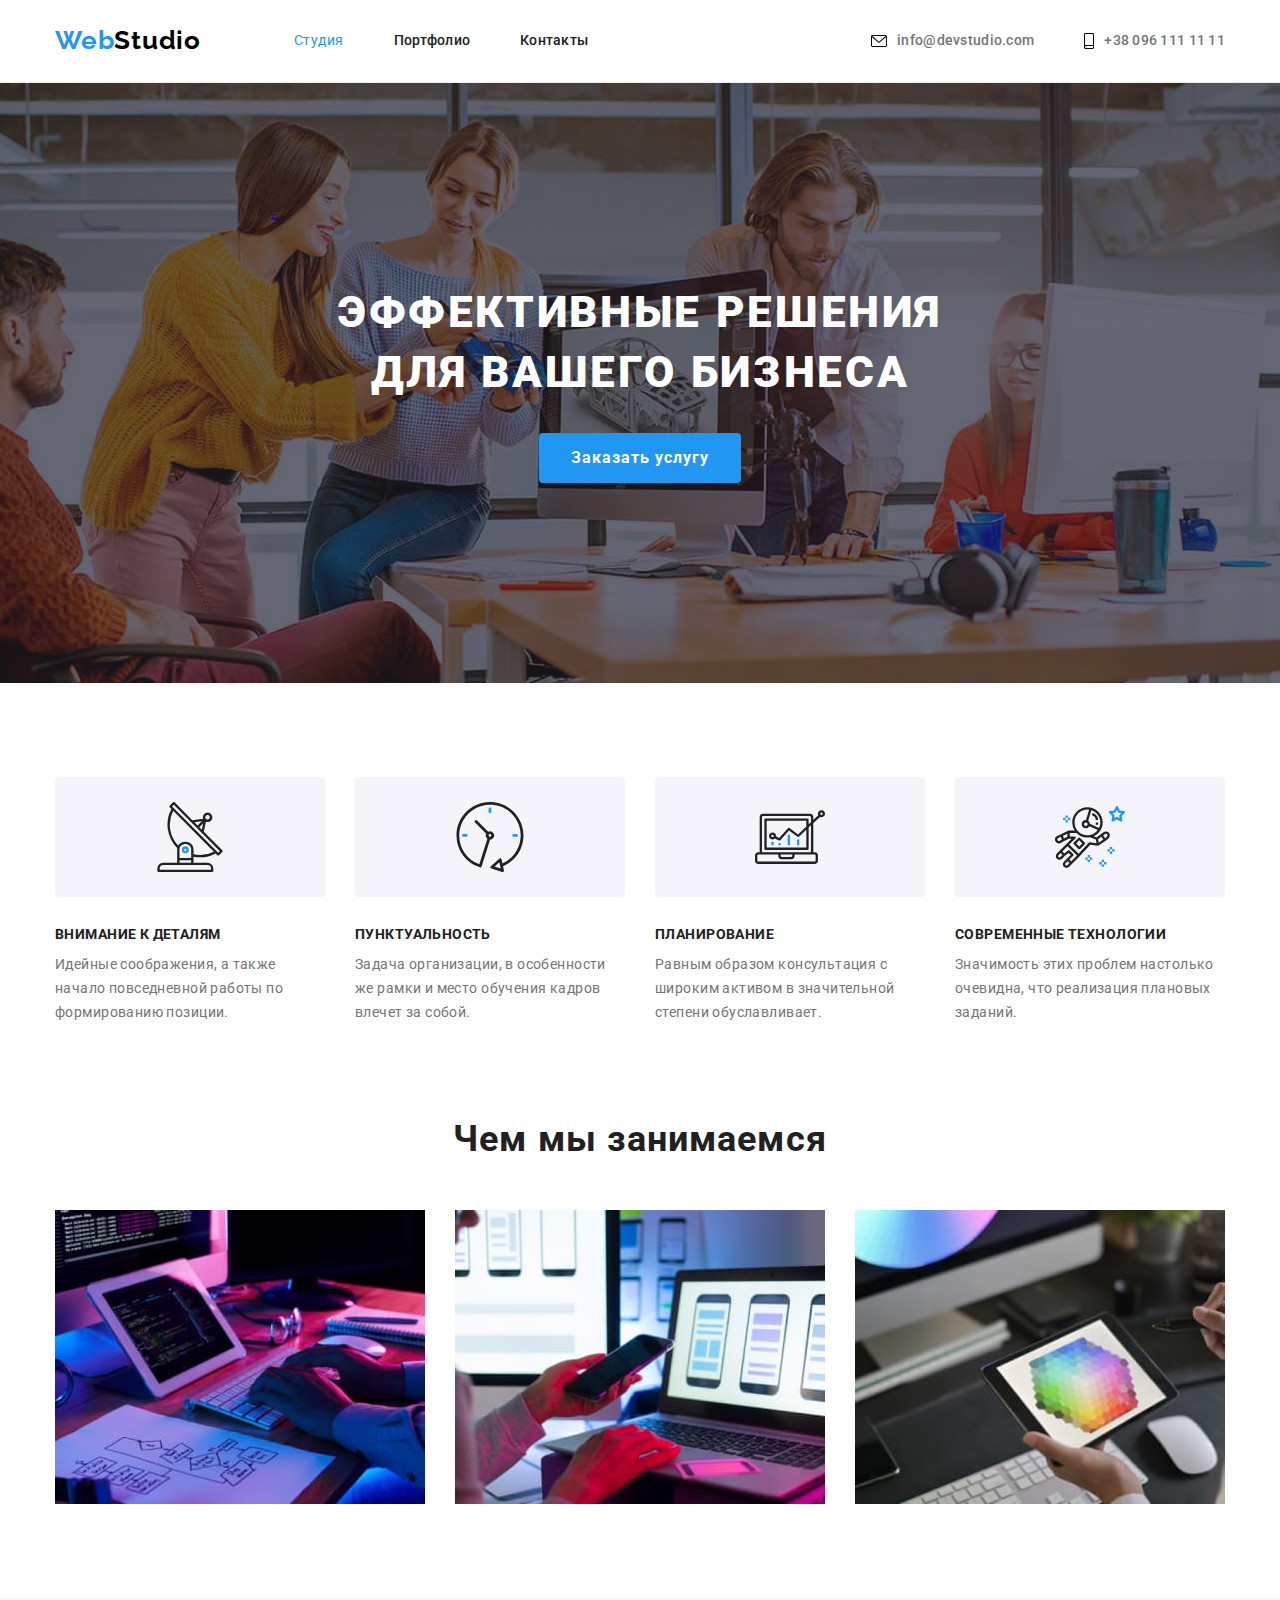
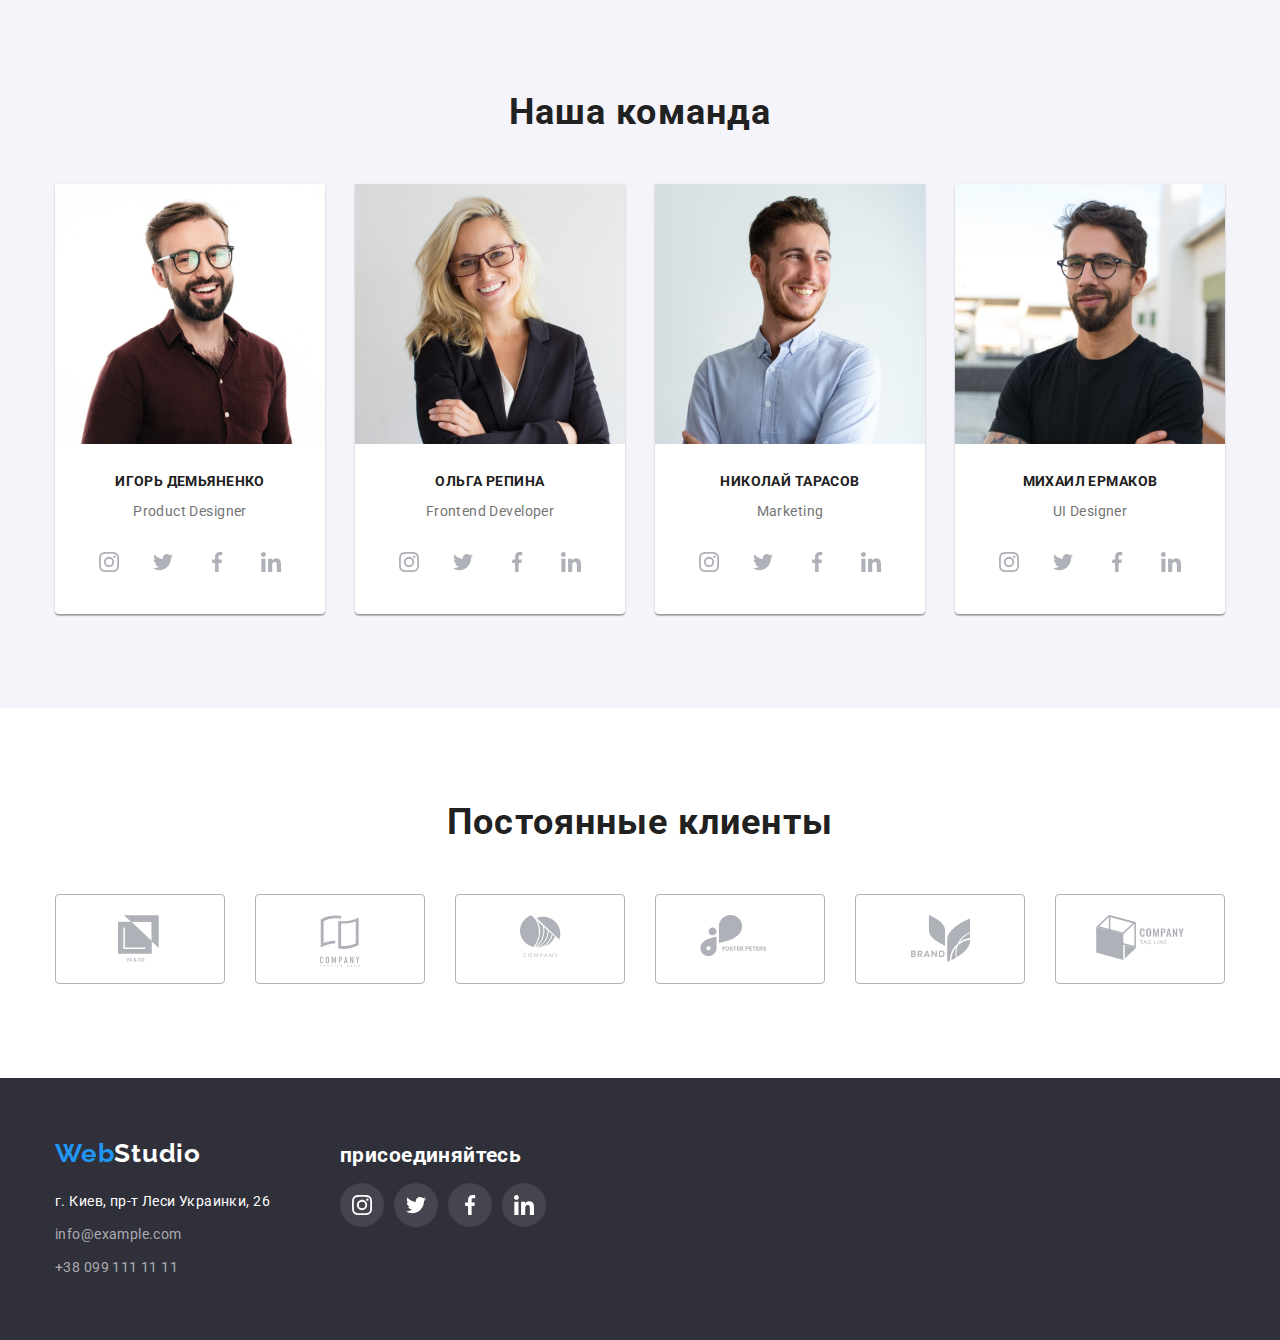
==== index.html @ bf74e3e2 "Клонировал ДЗ" ====
<!DOCTYPE html>
<html lang="ru">
<head>
    <meta charset="UTF-8">
    <meta name="viewport" content="width=device-width, initial-scale=1.0">
    <title>goit-markup-hw-04(Данил Прохорчук)</title>
    <link rel="stylesheet" href=" https://cdnjs.cloudflare.com/ajax/libs/modern-normalize/1.0.0/modern-normalize.min.css">
    <link rel="preconnect" href="https://fonts.gstatic.com">
    <link href="https://fonts.googleapis.com/css2?family=Raleway:wght@700&family=Roboto:wght@400;500;700;900&display=swap" rel="stylesheet">
    <link rel="stylesheet" href="./css/styles.css">
</head>
<body>
    <header>
        <div class="conteiner">
            <nav class="header-nav">
                <a href="./index.html"><span class="logo-web">Web</span><span class="studio-header">Studio</span></a>
                <ul class="header-link">
                    <li><a href="./index.html" class="page-active">Студия</a></li>
                    <li><a href="./portfolio.html" class="nav-item">Портфолио</a></li>
                    <li><a href="#" class="nav-item">Контакты</a></li>
                </ul>
            </nav>
            <ul class="header-contacts">
                <li>
                    <a href="mailto:info@devstudio.com" class="header-address">
                    <svg class="header-icon" width="16" height="12">
                        <use href="./img/symbol-defs.svg#icon-mail"></use>
                    </svg>
                    info@devstudio.com</a></li>
                <li>
                    <a href="tel:+380961111111" class="header-address">
                    <svg class="header-icon" width="10" height="16">
                        <use href="./img/symbol-defs.svg#icon-tell"></use>
                    </svg>
                    +38 096 111 11 11</a></li>
            </ul>
        </div>
    </header>
    <main>
        <section class="hero-section">
            <div class="conteiner">
                <h1 class="hero-phrase">Эффективные решения для вашего бизнеса</h1>
                <button class="button-active hero-button">Заказать услугу</button>
            </div>  
        </section>
        <section class="advantages">
            <div class="conteiner">
                <h2 class="visually-hidden">Наши преимущества</h2>
                <ul class="advantages-list">
                    <li>
                        <div class="advantages-background">
                            <svg class="advantages-icon">
                                <use href="./img/symbol-defs.svg#icon-antenna-1"></use>
                            </svg>
                        </div>
                        <h3 class="little-phrase">Внимание к деталям</h3>
                        <p class="advantages-text">Идейные соображения, а также начало повседневной работы по формированию позиции.</p>
                    </li>
                    <li>
                        <div class="advantages-background">
                            <svg class="advantages-icon">
                                <use href="./img/symbol-defs.svg#icon-clock-1"></use>
                            </svg>
                        </div>
                        <h3 class="little-phrase">Пунктуальность</h3>
                        <p class="advantages-text">Задача организации, в особенности же рамки и место обучения кадров влечет за собой.</p>
                    </li>
                    <li>
                        <div class="advantages-background">
                            <svg class="advantages-icon">
                                <use href="./img/symbol-defs.svg#icon-diagram-1"></use>
                            </svg>
                        </div>
                        <h3 class="little-phrase">Планирование</h3>
                        <p class="advantages-text">Равным образом консультация с широким активом в значительной степени обуславливает.</p>
                    </li>
                    <li>
                        <div class="advantages-background">
                            <svg class="advantages-icon">
                                <use href="./img/symbol-defs.svg#icon-astronaut-1"></use>
                            </svg>
                        </div>
                        <h3 class="little-phrase">Современные технологии</h3>    
                        <p class="advantages-text">Значимость этих проблем настолько очевидна, что реализация плановых заданий.</p>        
                    </li>
                </ul>
            </div>
        </section>
        <section class="work">
            <div class="conteiner we-are-working">
                <h2 class="head-phrase">Чем мы занимаемся</h2>
                <ul>
                    <li>
                        <a href="#">
                            <img src="./img/box1.jpg" alt="Работа на ПК" height="294" width="370">
                        </a>
                    </li>
                    <li>
                        <a href="#">
                            <img src="./img/box2.jpg" alt="Работа на телефоне" height="294" width="370">
                        </a>
                    </li>
                    <li>
                        <a href="#">
                            <img src="./img/box3.jpg" alt="Работа на планшете" height="294" width="370">
                        </a>
                    </li>
                </ul>
            </div>
        </section>
        <section class="team-section">
            <div class="conteiner">
                <h2 class="head-phrase">Наша команда</h2>
                <ul>
                    <li>
                        <div class="team-card">
                                <img src="./img/img.jpg" alt="Анфас Игоря Демьяненко" height="260" width="270">
                                <div class="comand-resume">
                                    <h3 class="comand-name">Игорь Демьяненко</h3>
                                    <p class="profession">Product Designer</p>
                                    <ul class="team-list">
                                        <li>
                                            <div>
                                                <a href="#" class="team-cards">
                                                    <svg class="team-links">
                                                        <use href="./img/symbol-defs.svg#icon-instagram-2"></use>
                                                    </svg>
                                                </a>
                                            </div>
                                        </li>
                                        <li>
                                            <div>
                                                <a href="#" class="team-cards">
                                                    <svg class="team-links">
                                                        <use href="./img/symbol-defs.svg#icon-twitter-1"></use>
                                                    </svg>
                                                </a>
                                            </div>
                                        </li>
                                        <li>
                                            <div>
                                                <a href="#" class="team-cards">
                                                    <svg class="team-links">
                                                        <use href="./img/symbol-defs.svg#icon-facebook-1"></use>
                                                    </svg>
                                                </a>
                                            </div>
                                        </li>
                                        <li>
                                            <div>
                                                <a href="#" class="team-cards">
                                                    <svg class="team-links">
                                                        <use href="./img/symbol-defs.svg#icon-linkedin-1"></use>
                                                    </svg>
                                                </a>
                                            </div>
                                        </li>
                                    </ul>
                                </div>
                        </div>
                    </li>
                    <li>
                        <div class="team-card">
                                <img src="./img/img(1).jpg" alt="Анфас Ольги Репиной" height="260" width="270">
                                <div class="comand-resume">
                                    <h3 class="comand-name">Ольга Репина</h3>
                                    <p class="profession">Frontend Developer</p>
                                    <ul class="team-list">
                                        <li>
                                            <div>
                                                <a href="#" class="team-cards">
                                                    <svg class="team-links">
                                                        <use href="./img/symbol-defs.svg#icon-instagram-2"></use>
                                                    </svg>
                                                </a>
                                            </div>
                                        </li>
                                        <li>
                                            <div>
                                                <a href="#" class="team-cards">
                                                    <svg class="team-links">
                                                        <use href="./img/symbol-defs.svg#icon-twitter-1"></use>
                                                    </svg>
                                                </a>
                                            </div>
                                        </li>
                                        <li>
                                            <div>
                                                <a href="#" class="team-cards">
                                                    <svg class="team-links">
                                                        <use href="./img/symbol-defs.svg#icon-facebook-1"></use>
                                                    </svg>
                                                </a>
                                            </div>
                                        </li>
                                        <li>
                                            <div>
                                                <a href="#" class="team-cards">
                                                    <svg class="team-links">
                                                        <use href="./img/symbol-defs.svg#icon-linkedin-1"></use>
                                                    </svg>
                                                </a>
                                            </div>
                                        </li>
                                    </ul>
                                </div>
                        </div>
                    </li>
                    <li>
                        <div class="team-card">
                                <img src="./img/img(2).jpg" alt="Анфас Николая Тарасова" height="260" width="270">
                                <div class="comand-resume">
                                    <h3 class="comand-name">Николай Тарасов</h3>
                                    <p class="profession">Marketing</p>
                                    <ul class="team-list">
                                        <li>
                                            <div>
                                                <a href="#" class="team-cards">
                                                    <svg class="team-links">
                                                        <use href="./img/symbol-defs.svg#icon-instagram-2"></use>
                                                    </svg>
                                                </a>
                                            </div>
                                        </li>
                                        <li>
                                            <div>
                                                <a href="#" class="team-cards">
                                                    <svg class="team-links">
                                                        <use href="./img/symbol-defs.svg#icon-twitter-1"></use>
                                                    </svg>
                                                </a>
                                            </div>
                                        </li>
                                        <li>
                                            <div>
                                                <a href="#" class="team-cards">
                                                    <svg class="team-links">
                                                        <use href="./img/symbol-defs.svg#icon-facebook-1"></use>
                                                    </svg>
                                                </a>
                                            </div>
                                        </li>
                                        <li>
                                            <div>
                                                <a href="#" class="team-cards">
                                                    <svg class="team-links">
                                                        <use href="./img/symbol-defs.svg#icon-linkedin-1"></use>
                                                    </svg>
                                                </a>
                                            </div>
                                        </li>
                                    </ul>
                                </div>
                        </div>
                    </li>
                    <li>
                        <div class="team-card">
                                <img src="./img/img(3).jpg" alt="Анфас Михаила Ермакова" height="260" width="270">
                                <div class="comand-resume">
                                    <h3 class="comand-name">Михаил Ермаков</h3>
                                    <p class="profession">UI Designer</p>
                                    <ul class="team-list">
                                        <li>
                                            <div>
                                                <a href="#" class="team-cards">
                                                    <svg class="team-links">
                                                        <use href="./img/symbol-defs.svg#icon-instagram-2"></use>
                                                    </svg>
                                                </a>
                                            </div>
                                        </li>
                                        <li>
                                            <div>
                                                <a href="#" class="team-cards">
                                                    <svg class="team-links">
                                                        <use href="./img/symbol-defs.svg#icon-twitter-1"></use>
                                                    </svg>
                                                </a>
                                            </div>
                                        </li>
                                        <li>
                                            <div>
                                                <a href="#" class="team-cards">
                                                    <svg class="team-links">
                                                        <use href="./img/symbol-defs.svg#icon-facebook-1"></use>
                                                    </svg>
                                                </a>
                                            </div>
                                        </li>
                                        <li>
                                            <div>
                                                <a href="#" class="team-cards">
                                                    <svg class="team-links">
                                                        <use href="./img/symbol-defs.svg#icon-linkedin-1"></use>
                                                    </svg>
                                                </a>
                                            </div>
                                        </li>
                                    </ul>
                                </div>
                        </div>
                    </li>
                </ul>
            </div>
        </section>
        <section class="clients-section">
            <div class="conteiner">
                <h2 class="head-phrase">Постоянные клиенты</h2>
                <ul>
                    <li>
                        <a href="#" class="client-cards">
                            <svg class="client-icon" height="50" width="45">
                                <use href="./img/symbol-defs.svg#icon-logo-1"></use>
                            </svg>
                        </a>
                    </li>
                    <li>
                        <a href="#" class="client-cards">
                            <svg class="client-icon" height="52" width="40">
                                <use href="./img/symbol-defs.svg#icon-logo-2"></use>
                            </svg>
                        </a>
                    </li>
                    <li>
                        <a href="#" class="client-cards">
                            <svg class="client-icon" height="42.6" width="41">
                                <use href="./img/symbol-defs.svg#icon-logo-3"></use>
                            </svg>
                        </a>
                    </li>
                    <li>
                        <a href="#" class="client-cards">
                            <svg class="client-icon" height="42.02" width="79.66">
                                <use href="./img/symbol-defs.svg#icon-logo-4"></use>
                            </svg>
                        </a>
                    </li>
                    <li>
                        <a href="#" class="client-cards">
                            <svg class="client-icon" height="47" width="59">
                                <use href="./img/symbol-defs.svg#icon-logo-5"></use>
                            </svg>
                        </a>
                    </li>
                    <li>
                        <a href="#" class="client-cards">
                            <svg class="client-icon" height="45.44" width="88.48">
                                <use href="./img/symbol-defs.svg#icon-logo-6"></use>
                            </svg>
                        </a>
                    </li>
                </ul>
            </div>
        </section>
    </main>
    <footer class="footer-section">
        <div class="conteiner">
            <div class="footer-box">
                <div>
                    <a href="./index.html"><span class="logo-web">Web</span><span class="studio-footer">Studio</span></a>
                    <ul>
                        <li>
                            <address class="footer-address">г. Киев, пр-т Леси Украинки, 26</address>
                        </li>
                        <li>
                            <a href="mailto:info@example.com" class="footer-link">info@example.com</a>
                        </li>
                        <li>
                            <a href="tel:+380991111111" class="footer-link">+38 099 111 11 11</a>
                        </li>
                    </ul>
                </div>
                <div class="join">
                    <h2>присоединяйтесь</h2>
                    <ul class="social-list">
                        <li>
                            <div>
                                <a href="#" class="social-cards">
                                    <svg class="social-links">
                                        <use href="./img/symbol-defs.svg#icon-instagram-2"></use>
                                    </svg>
                                </a>
                            </div>
                        </li>
                        <li>
                            <div>
                                <a href="#" class="social-cards">
                                    <svg class="social-links">
                                        <use href="./img/symbol-defs.svg#icon-twitter-1"></use>
                                    </svg>
                                </a>
                            </div>
                        </li>
                        <li>
                            <div>
                                <a href="#" class="social-cards">
                                    <svg class="social-links">
                                        <use href="./img/symbol-defs.svg#icon-facebook-1"></use>
                                    </svg>
                                </a>
                            </div>
                        </li>
                        <li>
                            <div>
                                <a href="#" class="social-cards">
                                    <svg class="social-links">
                                        <use href="./img/symbol-defs.svg#icon-linkedin-1"></use>
                                    </svg>
                                </a>
                            </div>
                        </li>
                    </ul>
                </div>
            </div>
        </div>
    </footer>
</body>

</html>
---- css/styles.css ----
:root {
  --primary-color: #ffffff;
  --background-additional-color: #f5f4fa;
  --accent-background: #2f303a;
  --primary-text-color: #212121;
  --subsidiary-text-color: #757575;
  --accent-color: #2196f3;
  --text-footer-link: rgba(255, 255, 255, 0.6);
  --hero-background: #c4c4c4;
  --index-icon-background: #f5f4fa;
  --social-link-color: #afb1b8;
}
body {
  background-color: var(--primary-color);
  color: var(--primary-text-color);
  font-family: Roboto;
  font-style: normal;
  font-weight: normal;
  font-size: 14px;
  line-height: 1.71;
  letter-spacing: 0.03em;
}
a {
  text-decoration: none;
}
li {
  list-style: none;
}

.logo-web {
  color: var(--accent-color);
}
.studio-header {
  color: #000000;
}
.page-active,
.header-address:hover,
.header-address:focus,
.nav-item:hover,
.nav-item:focus {
  color: var(--accent-color);
  fill: var(--accent-color);
}
.nav-item,
.comand-name {
  color: var(--primary-text-color);
}
.header-address {
  color: var(--subsidiary-text-color);
}
.footer-section {
  background-color: var(--accent-background);

  padding-top: 60px;
  padding-bottom: 60px;
}
.studio-footer,
.footer-address {
  color: var(--primary-color);
}
.footer-link {
  color: var(--text-footer-link);
}
.logo-web,
.studio-header,
.studio-footer {
  font-family: Raleway;
  font-style: normal;
  font-weight: bold;
  font-size: 26px;
  line-height: 1.19;
  letter-spacing: 0.03em;
}
.nav-item,
.header-address {
  font-weight: 500;
  letter-spacing: 0.02em;
}
header {
  border-bottom: 1px solid #ececec;
}
.footer-address,
button {
  font-style: normal;
  font-family: inherit;
}
.visually-hidden {
  position: absolute;
  clip: rect(0 0 0 0);
  width: 1px;
  height: 1px;
  margin: -1px;
}
header {
  padding-top: 25px;
  padding-bottom: 25px;
}
.conteiner {
  width: 1200px;
  margin-left: auto;
  margin-right: auto;
  padding-left: 15px;
  padding-right: 15px;
}
header > .conteiner,
.header-nav,
.header-link,
.header-contacts {
  display: flex;
  align-items: center;
}
.header-contacts {
  margin-left: auto;
}
.studio-header {
  padding-right: 93px;
}
header ul {
  padding: 0px;
  margin: 0px;
}
.header-link > li,
.header-contacts > li {
  display: block;
}
.header-link > li:not(:last-child),
.header-contacts > li:not(:last-child) {
  padding-right: 50px;
}
.header-address {
  display: flex;
  align-items: center;
}
.header-icon {
  margin-right: 10px;
}
footer ul {
  margin-top: 20px;
  margin-bottom: 0px;
  padding-left: 0px;
  padding-bottom: 0px;
}
footer li:not(:last-child) {
  padding-bottom: 9px;
}
.footer-box {
  display: flex;
  align-items: baseline;
}
.join {
  margin-left: 70px;
}
.join h2 {
  color: var(--primary-color);

  font-weight: bold;
  line-height: 16px;

  margin-top: 0px;
  margin-bottom: 20px;
  padding: 0px;
}
.social-list {
  display: flex;
}
.social-list li:not(:last-child) {
  margin-right: 10px;
}
.social-cards {
  display: block;
  border-radius: 50%;
  width: 44px;
  height: 44px;
  padding-top: 12px;
  background: rgba(255, 255, 255, 0.1);
  color: var(--primary-color);
}
.social-cards:hover,
.social-cards:focus {
  background-color: var(--accent-color);
}
.social-links {
  display: block;
  margin: auto;
  width: 20px;
  height: 20px;
  fill: currentColor;
}
/* index.html */
.hero-section {
  color: var(--primary-color);
  background-position: center;
  background-image: linear-gradient(
      to right,
      rgba(47, 48, 58, 0.4),
      rgba(47, 48, 58, 0.4)
    ),
    url("../img/background-hero.jpg");
  background-color: var(--hero-background);

  margin-left: auto;
  margin-right: auto;
  padding-top: 200px;
  padding-bottom: 200px;
  max-width: 1600px;
  height: 600px;
}

.button-active {
  border: 0px;
  border-radius: 4px;
}
.button-active,
.button:hover,
.button:focus {
  background-color: var(--accent-color);
  color: var(--primary-color);
}
.advantages-background {
  background-color: var(--index-icon-background);

  width: 270px;
  height: 120px;
  border-radius: 4px;

  padding-top: 25px;
  margin-bottom: 30px;
}
.advantages-icon {
  display: block;
  width: 70px;
  height: 70px;
  text-align: center;
  margin: auto;
}
.advantages-text,
.profession {
  color: var(--subsidiary-text-color);
}
.hero-phrase {
  font-weight: 900;
  font-size: 44px;
  line-height: 1.36;
  text-align: center;
  letter-spacing: 0.06em;
  text-transform: uppercase;
  width: 696px;

  margin-top: 0px;
  margin-right: auto;
  margin-bottom: 30px;
  margin-left: auto;
}
.hero-button {
  display: block;
  margin-left: auto;
  margin-right: auto;
  padding-top: 10px;
  padding-right: 32px;
  padding-bottom: 10px;
  padding-left: 32px;

  font-weight: bold;
  font-size: 16px;
  line-height: 30px;
  letter-spacing: 0.06em;
}
.advantages {
  padding-top: 94px;
  padding-bottom: 94px;
}
.advantages-list {
  display: flex;
  margin-top: 0px;
  margin-bottom: 0px;
  padding: 0px;
}
.advantages-list > li:not(:last-child) {
  margin-right: 30px;
}
.advantages-list h3 {
  margin-top: 0px;
  margin-bottom: 10px;
}
.advantages-list p {
  margin: 0px;
}
.work {
  padding-bottom: 94px;
}

.we-are-working > h2 {
  margin-top: 0px;
  margin-bottom: 50px;
}
.we-are-working > ul {
  display: flex;
  margin-top: 0px;
  margin-bottom: 0px;
  padding: 0px;
}
.we-are-working img {
  display: block;
}
.we-are-working li:not(:last-child) {
  margin-right: 30px;
}
.team-section {
  background-color: var(--background-additional-color);

  padding-top: 94px;
  padding-bottom: 94px;
}
.head-phrase {
  font-weight: 700;
  font-size: 36px;
  line-height: 1.16;
  text-align: center;
  letter-spacing: 0.03em;

  margin-top: 0px;
  margin-bottom: 50px;
  padding-top: 0px;
}
.team-section ul {
  display: flex;
  margin-top: 0px;
  margin-bottom: 0px;
  padding-left: 0px;
  padding-bottom: 0px;
}
.team-section li {
  background-color: var(--primary-color);
}
.team-section li:not(:last-child) {
  margin-right: 30px;
}
.team-card {
  box-shadow: 0px 1px 3px rgba(0, 0, 0, 0.12), 0px 1px 1px rgba(0, 0, 0, 0.14),
    0px 2px 1px rgba(0, 0, 0, 0.2);
  border-radius: 0px 0px 4px 4px;
}
.comand-resume {
  padding-top: 30px;
  padding-bottom: 30px;
}
.team-section img {
  display: block;
}
.comand-name {
  margin-top: 0px;
  margin-bottom: 10px;
  text-align: center;
}
.profession {
  margin-top: 0px;
  margin-bottom: 16px;
  text-align: center;
}
.little-phrase,
.comand-name {
  font-weight: 700;
  font-size: 14px;
  line-height: 1.14;
  letter-spacing: 0.03em;
  text-transform: uppercase;
}
.team-list {
  display: flex;
  margin-left: 32px;
}
.team-list li:not(:last-child) {
  margin-right: 10px;
}
.team-list a {
  display: block;
  border-radius: 50%;
  width: 44px;
  height: 44px;
  padding-top: 12px;
  color: var(--social-link-color);
}
.team-list a:hover,
.team-list a:focus {
  background-color: var(--accent-color);
  color: var(--primary-color);
}
.team-links {
  display: block;
  width: 20px;
  height: 20px;
  margin: auto;

  fill: currentColor;
}
.clients-section {
  padding-top: 94px;
  padding-bottom: 94px;
}
.clients-section ul {
  display: flex;
  margin: 0px;
  padding: 0px;
}
.clients-section li:not(:last-child) {
  margin-right: 30px;
}
.client-cards {
  display: block;
  width: 170px;
  height: 90px;

  border: 1px solid var(--social-link-color);
  border-radius: 4px;
  color: var(--social-link-color);
}
.client-cards:hover,
.client-cards:focus {
  border: 1px solid var(--accent-color);
  color: var(--accent-color);
}
.client-icon {
  display: block;
  margin: auto;
  margin-top: 20px;
  fill: currentColor;
}
/* portfolio.html */
.portfolio-section {
  padding-top: 94px;
  padding-bottom: 94px;
}
.button-list {
  display: flex;
  margin-top: 0px;
  margin-bottom: 50px;
  padding: 0px;
  justify-content: center;
}
.button-list > li:not(:last-child) {
  margin-right: 8px;
}
.button {
  background-color: var(--background-additional-color);
  font-weight: 500;
  font-size: 16px;
  line-height: 1.63;
  text-align: center;
  letter-spacing: 0.03em;
  cursor: pointer;
  border: 0px;
  border-radius: 4px;

  padding-top: 6px;
  padding-right: 22px;
  padding-bottom: 6px;
  padding-left: 22px;
}
.works-list {
  display: flex;
  flex-wrap: wrap;
  margin-top: 0px;
  margin-right: -30px;
  margin-bottom: 0px;
  padding: 0px;
  justify-content: center;
}
.works-list > li {
  margin-right: 30px;
  margin-bottom: 30px;
  flex-basis: calc(100% / 3 - 30px);
  border: 1px solid #eeeeee;
}
.works-list > li:nth-child(3n) {
  margin-right: 0px;
}
.works-list > li:nth-last-child(-n + 3) {
  margin-bottom: 0px;
}
.works-card:hover,
.works-card:focus-within {
  box-shadow: 0px 4px 4px 0px rgba(0, 0, 0, 0.25);
}
.works-list img {
  display: block;
}
.project-conteiner {
  padding-top: 20px;
  padding-right: 24px;
  padding-bottom: 20px;
  padding-left: 24px;
}
.project-name {
  color: var(--primary-text-color);
  font-weight: 700;
  font-size: 18px;
  line-height: 2;
  letter-spacing: 0.06em;

  margin-top: 0px;
  margin-bottom: 4px;
}
.project-category {
  color: var(--subsidiary-text-color);
  font-size: 16px;
  line-height: 1.88;

  margin-top: 0px;
  margin-bottom: 0px;
}
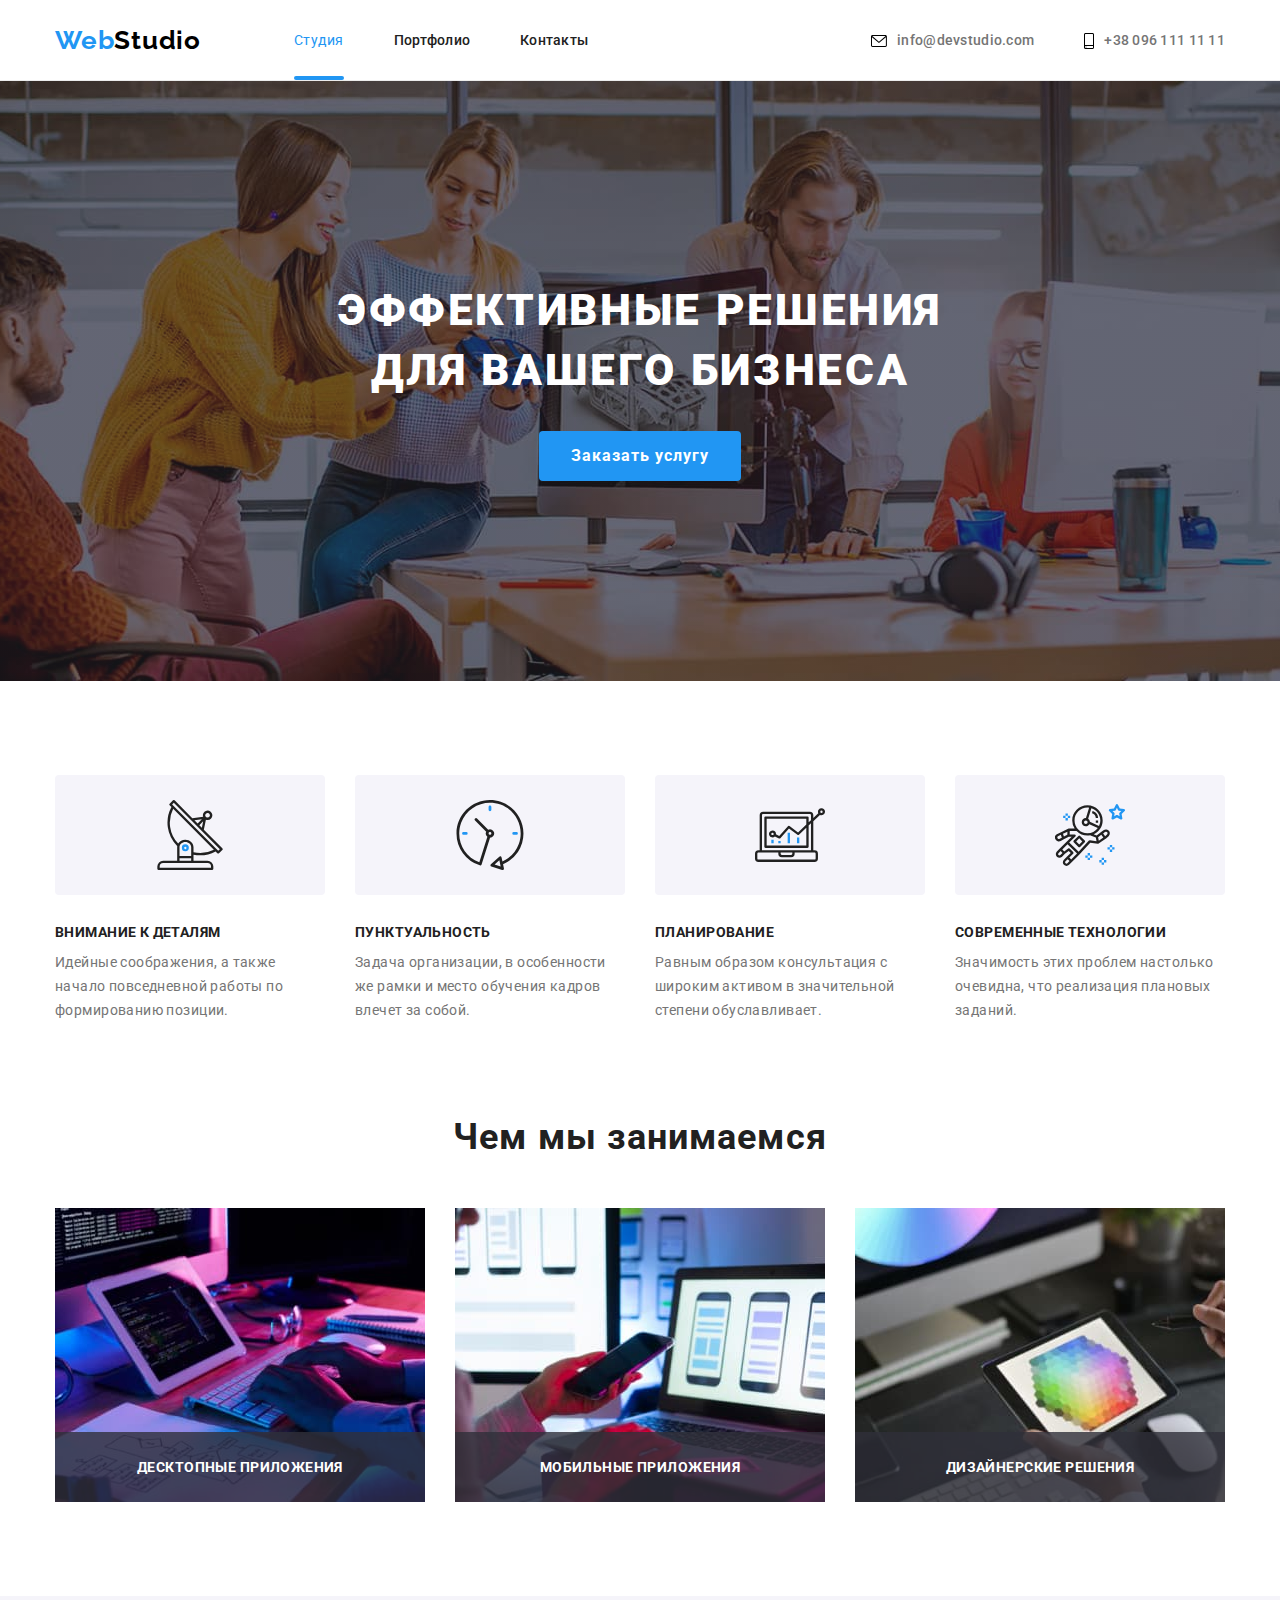
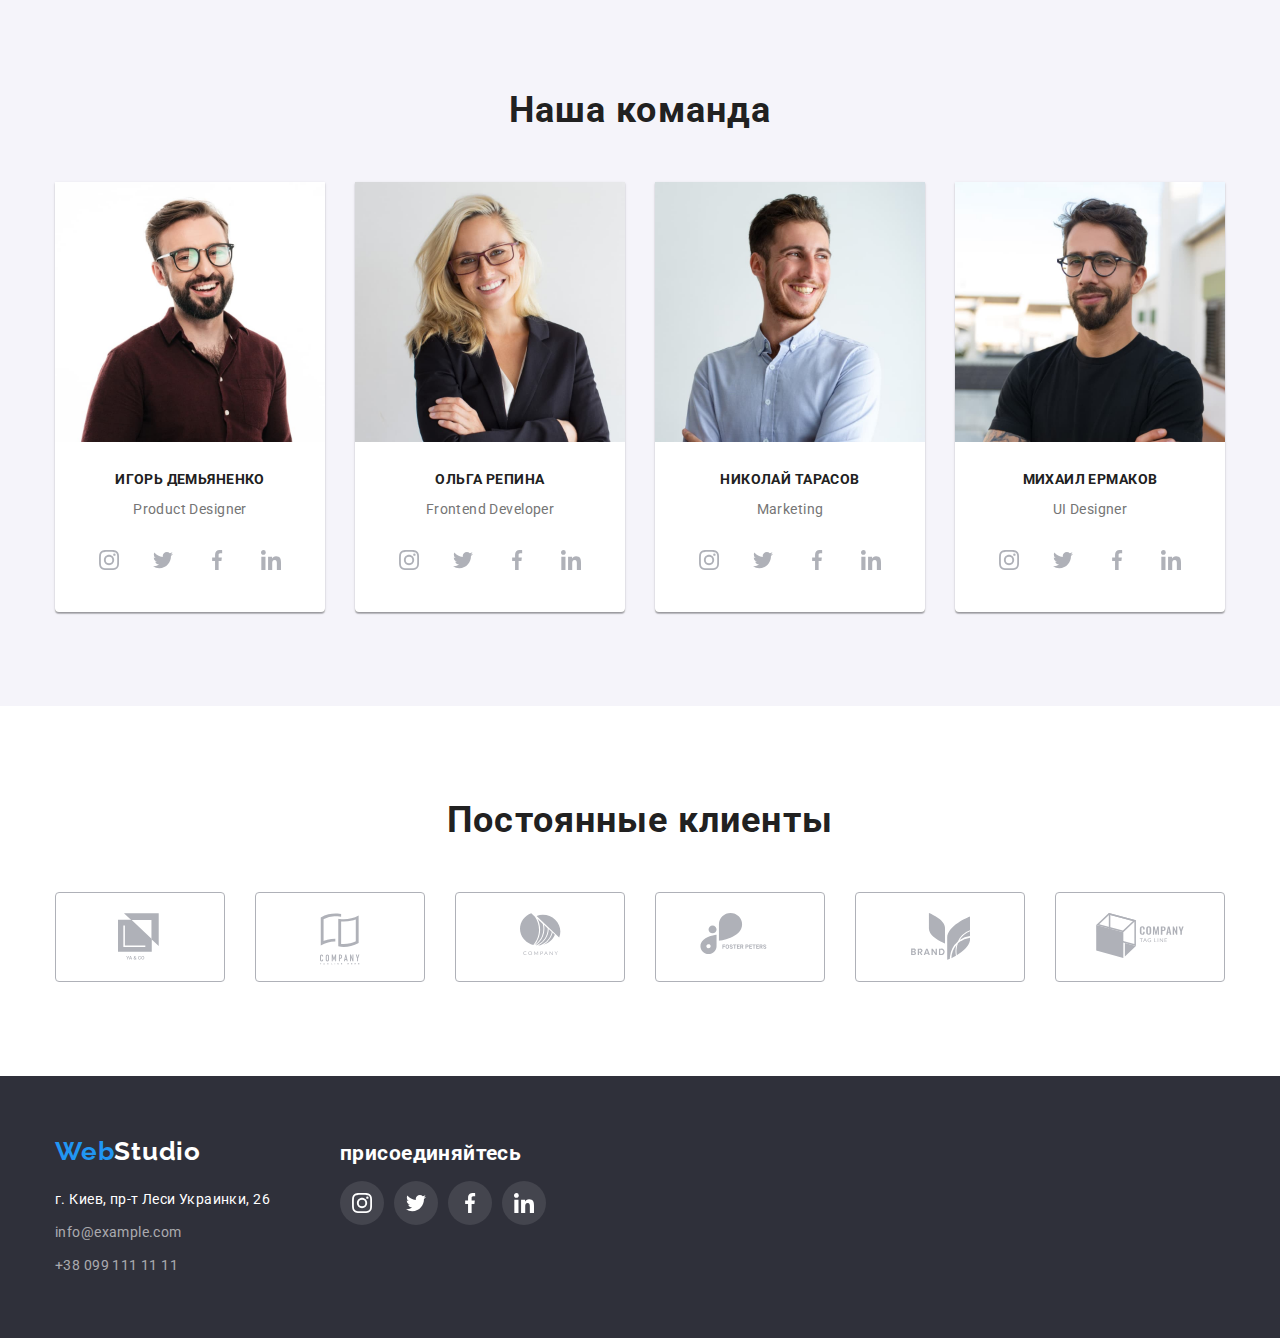
==== commit a95466a9: "Добавил линию, анимации, спозиционировал тексты" ====
--- a/index.html
+++ b/index.html
@@ -3,7 +3,7 @@
 <head>
     <meta charset="UTF-8">
     <meta name="viewport" content="width=device-width, initial-scale=1.0">
-    <title>goit-markup-hw-04(Данил Прохорчук)</title>
+    <title>goit-markup-hw-05(Данил Прохорчук)</title>
     <link rel="stylesheet" href=" https://cdnjs.cloudflare.com/ajax/libs/modern-normalize/1.0.0/modern-normalize.min.css">
     <link rel="preconnect" href="https://fonts.gstatic.com">
     <link href="https://fonts.googleapis.com/css2?family=Raleway:wght@700&family=Roboto:wght@400;500;700;900&display=swap" rel="stylesheet">
@@ -91,19 +91,34 @@
                 <h2 class="head-phrase">Чем мы занимаемся</h2>
                 <ul>
                     <li>
-                        <a href="#">
-                            <img src="./img/box1.jpg" alt="Работа на ПК" height="294" width="370">
-                        </a>
-                    </li>
-                    <li>
-                        <a href="#">
-                            <img src="./img/box2.jpg" alt="Работа на телефоне" height="294" width="370">
-                        </a>
-                    </li>
-                    <li>
-                        <a href="#">
-                            <img src="./img/box3.jpg" alt="Работа на планшете" height="294" width="370">
-                        </a>
+                        <div class="working-conteiner">
+                            <a href="#">
+                                <img src="./img/box1.jpg" alt="Работа на ПК" height="294" width="370">
+                            </a>
+                            <div class="working-content">
+                                <p class="pfrase">Десктопные приложения</p>
+                            </div>
+                        </div>
+                    </li>
+                    <li>
+                        <div class="working-conteiner">
+                            <a href="#">
+                                <img src="./img/box2.jpg" alt="Работа на телефоне" height="294" width="370">
+                            </a>
+                            <div class="working-content">
+                                <p class="pfrase">Мобильные приложения</p>
+                            </div>
+                        </div>
+                    </li>
+                    <li>
+                        <div class="working-conteiner">
+                            <a href="#">
+                                <img src="./img/box3.jpg" alt="Работа на планшете" height="294" width="370">
+                            </a>
+                            <div class="working-content">
+                                <p class="pfrase">Дизайнерские решения</p>
+                            </div>
+                        </div>
                     </li>
                 </ul>
             </div>
--- a/css/styles.css
+++ b/css/styles.css
@@ -9,6 +9,9 @@
   --hero-background: #c4c4c4;
   --index-icon-background: #f5f4fa;
   --social-link-color: #afb1b8;
+
+  --transition-time: 250ms;
+  --cubic: cubic-bezier(0.4, 0, 0.2, 1);
 }
 body {
   background-color: var(--primary-color);
@@ -40,6 +43,10 @@
 .nav-item:focus {
   color: var(--accent-color);
   fill: var(--accent-color);
+
+  transition-property: color;
+  transition-duration: var(--transition-time);
+  transition-timing-function: var(--cubic);
 }
 .nav-item,
 .comand-name {
@@ -93,7 +100,7 @@
 }
 header {
   padding-top: 25px;
-  padding-bottom: 25px;
+  padding-bottom: 23px;
 }
 .conteiner {
   width: 1200px;
@@ -109,6 +116,10 @@
   display: flex;
   align-items: center;
 }
+ {
+  display: flex;
+  align-items: center;
+}
 .header-contacts {
   margin-left: auto;
 }
@@ -126,6 +137,45 @@
 .header-link > li:not(:last-child),
 .header-contacts > li:not(:last-child) {
   padding-right: 50px;
+}
+.page-active,
+.nav-item {
+  position: relative;
+
+  padding: 32px 0px;
+}
+.page-active::after {
+  content: "";
+
+  position: absolute;
+  bottom: 0px;
+  left: 0px;
+  display: block;
+
+  width: 100%;
+  height: 4px;
+  border-radius: 2px;
+
+  background-color: var(--accent-color);
+}
+.nav-item:hover::after,
+.nav-item:focus::after {
+  content: "";
+
+  position: absolute;
+  bottom: 0px;
+  left: 0px;
+  display: block;
+
+  width: 100%;
+  height: 4px;
+  border-radius: 2px;
+
+  background-color: var(--accent-color);
+
+  transition-property: color;
+  transition-duration: var(--transition-time);
+  transition-timing-function: var(--cubic);
 }
 .header-address {
   display: flex;
@@ -178,6 +228,10 @@
 .social-cards:hover,
 .social-cards:focus {
   background-color: var(--accent-color);
+
+  transition-property: background-color;
+  transition-duration: var(--transition-time);
+  transition-timing-function: var(--cubic);
 }
 .social-links {
   display: block;
@@ -188,6 +242,13 @@
 }
 /* index.html */
 .hero-section {
+  margin-left: auto;
+  margin-right: auto;
+  padding-top: 200px;
+  padding-bottom: 200px;
+  max-width: 1600px;
+  height: 600px;
+
   color: var(--primary-color);
   background-position: center;
   background-image: linear-gradient(
@@ -197,13 +258,6 @@
     ),
     url("../img/background-hero.jpg");
   background-color: var(--hero-background);
-
-  margin-left: auto;
-  margin-right: auto;
-  padding-top: 200px;
-  padding-bottom: 200px;
-  max-width: 1600px;
-  height: 600px;
 }
 
 .button-active {
@@ -215,6 +269,10 @@
 .button:focus {
   background-color: var(--accent-color);
   color: var(--primary-color);
+
+  transition-property: background-color, color;
+  transition-duration: var(--transition-time);
+  transition-timing-function: var(--cubic);
 }
 .advantages-background {
   background-color: var(--index-icon-background);
@@ -299,11 +357,36 @@
   margin-bottom: 0px;
   padding: 0px;
 }
+.working-conteiner {
+  position: relative;
+}
 .we-are-working img {
   display: block;
 }
 .we-are-working li:not(:last-child) {
   margin-right: 30px;
+}
+.working-content {
+  position: absolute;
+  left: 0;
+  bottom: 0;
+
+  text-align: center;
+  width: 370px;
+  height: 70px;
+  padding-top: 27px;
+  padding-bottom: 27px;
+  background-color: rgba(47, 48, 58, 0.8);
+}
+.working-content > .pfrase {
+  margin-top: auto;
+  margin-bottom: auto;
+
+  font-weight: bold;
+  line-height: 16px;
+  text-transform: uppercase;
+
+  color: var(--primary-color);
 }
 .team-section {
   background-color: var(--background-additional-color);
@@ -384,6 +467,10 @@
 .team-list a:focus {
   background-color: var(--accent-color);
   color: var(--primary-color);
+
+  transition-property: background-color;
+  transition-duration: var(--transition-time);
+  transition-timing-function: var(--cubic);
 }
 .team-links {
   display: block;
@@ -418,6 +505,10 @@
 .client-cards:focus {
   border: 1px solid var(--accent-color);
   color: var(--accent-color);
+
+  transition-property: color;
+  transition-duration: var(--transition-time);
+  transition-timing-function: var(--cubic);
 }
 .client-icon {
   display: block;
@@ -480,6 +571,22 @@
 .works-card:hover,
 .works-card:focus-within {
   box-shadow: 0px 4px 4px 0px rgba(0, 0, 0, 0.25);
+
+  transition-property: box-shadow;
+  transition-duration: var(--transition-time);
+  transition-timing-function: var(--cubic);
+}
+.works-card > a:focus .project-anonimus {
+  transition-property: transform;
+  transition-duration: var(--transition-time);
+  transition-timing-function: var(--cubic);
+  transform: translateY(0);
+}
+.works-card:hover .project-anonimus {
+  transition-property: transform;
+  transition-duration: var(--transition-time);
+  transition-timing-function: var(--cubic);
+  transform: translateY(0);
 }
 .works-list img {
   display: block;
@@ -508,3 +615,35 @@
   margin-top: 0px;
   margin-bottom: 0px;
 }
+.works-image {
+  position: relative;
+  overflow: hidden;
+}
+.project-anonimus {
+  position: absolute;
+  top: 0;
+  left: 0;
+
+  width: 100%;
+  height: 100%;
+
+  padding-top: 63px;
+  padding-right: 24px;
+  padding-bottom: 63px;
+  padding-left: 24px;
+
+  background-color: var(--accent-color);
+  opacity: 0.9;
+
+  transition-property: transform;
+  transition-duration: var(--transition-time);
+  transition-timing-function: var(--cubic);
+  transform: translateY(100%);
+}
+.no-reed-this {
+  font-size: 18px;
+  line-height: 28px;
+  font-weight: bold;
+
+  color: var(--primary-color);
+}
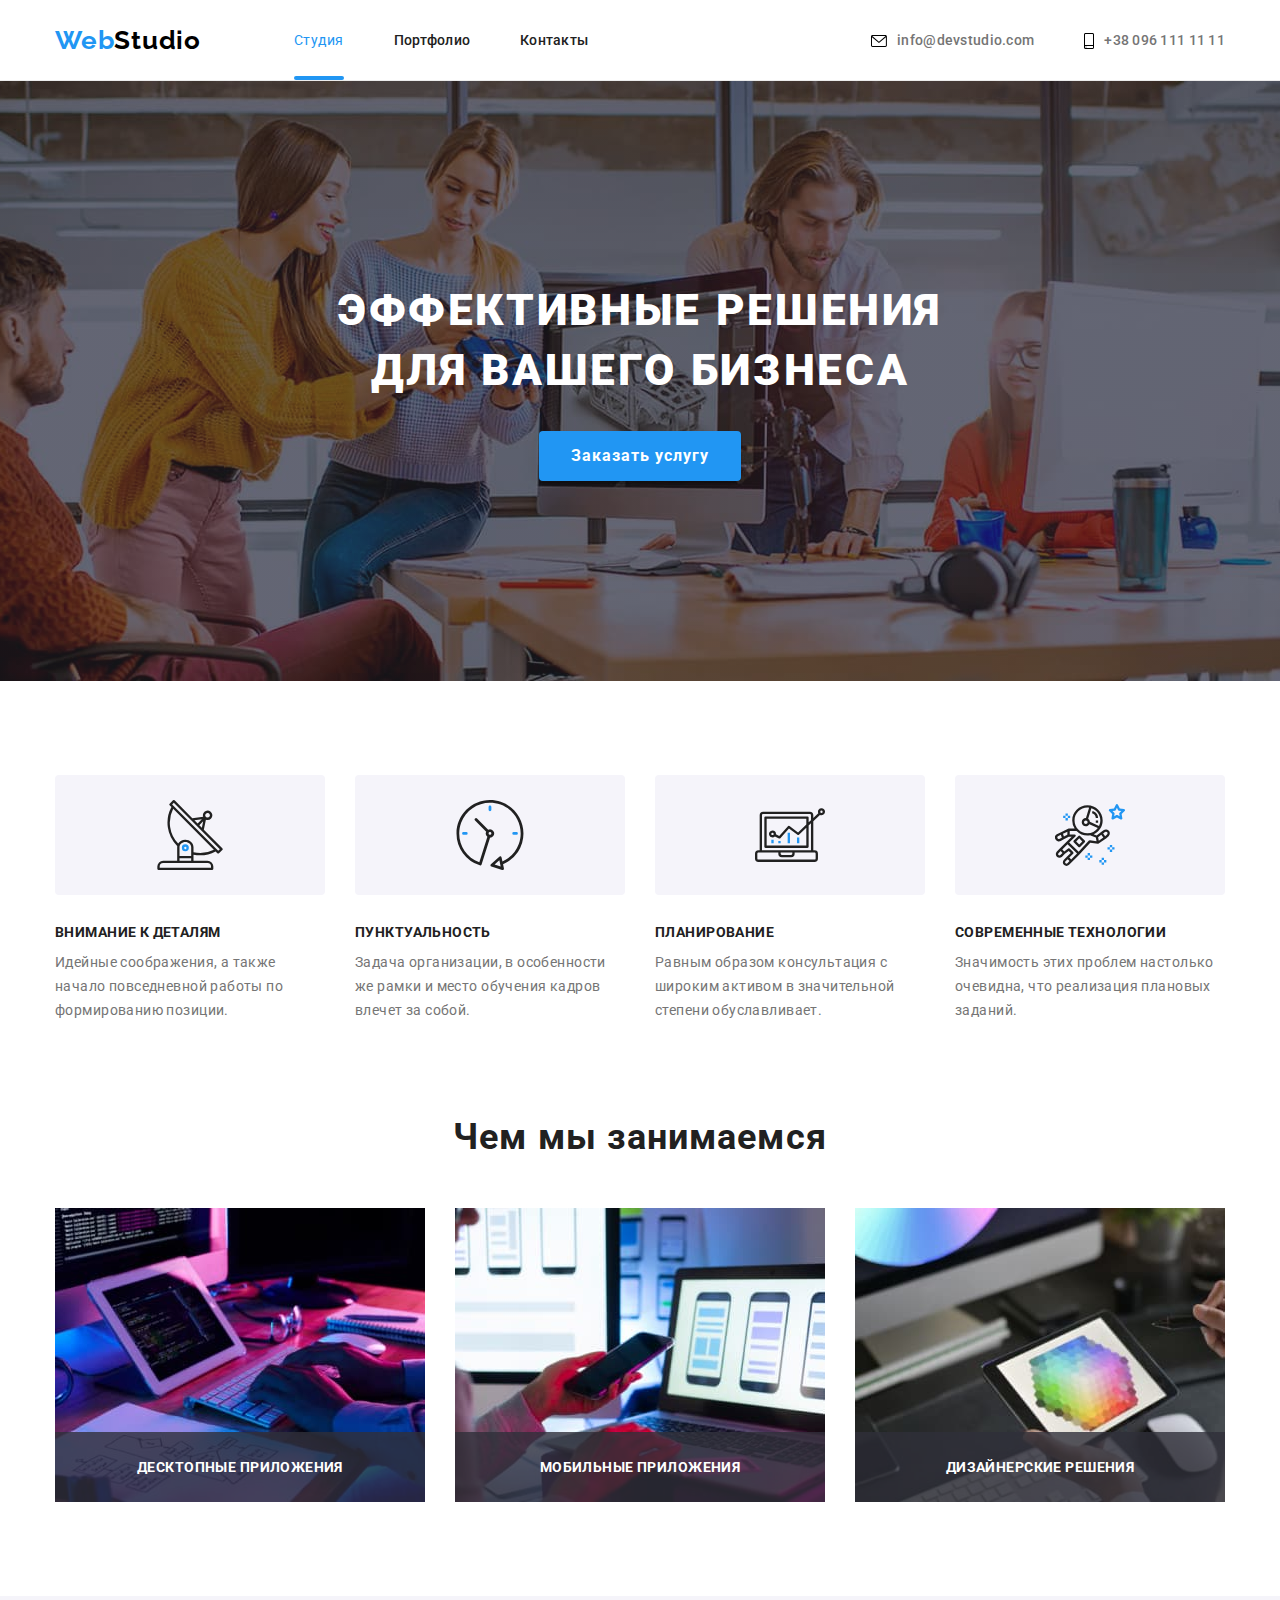
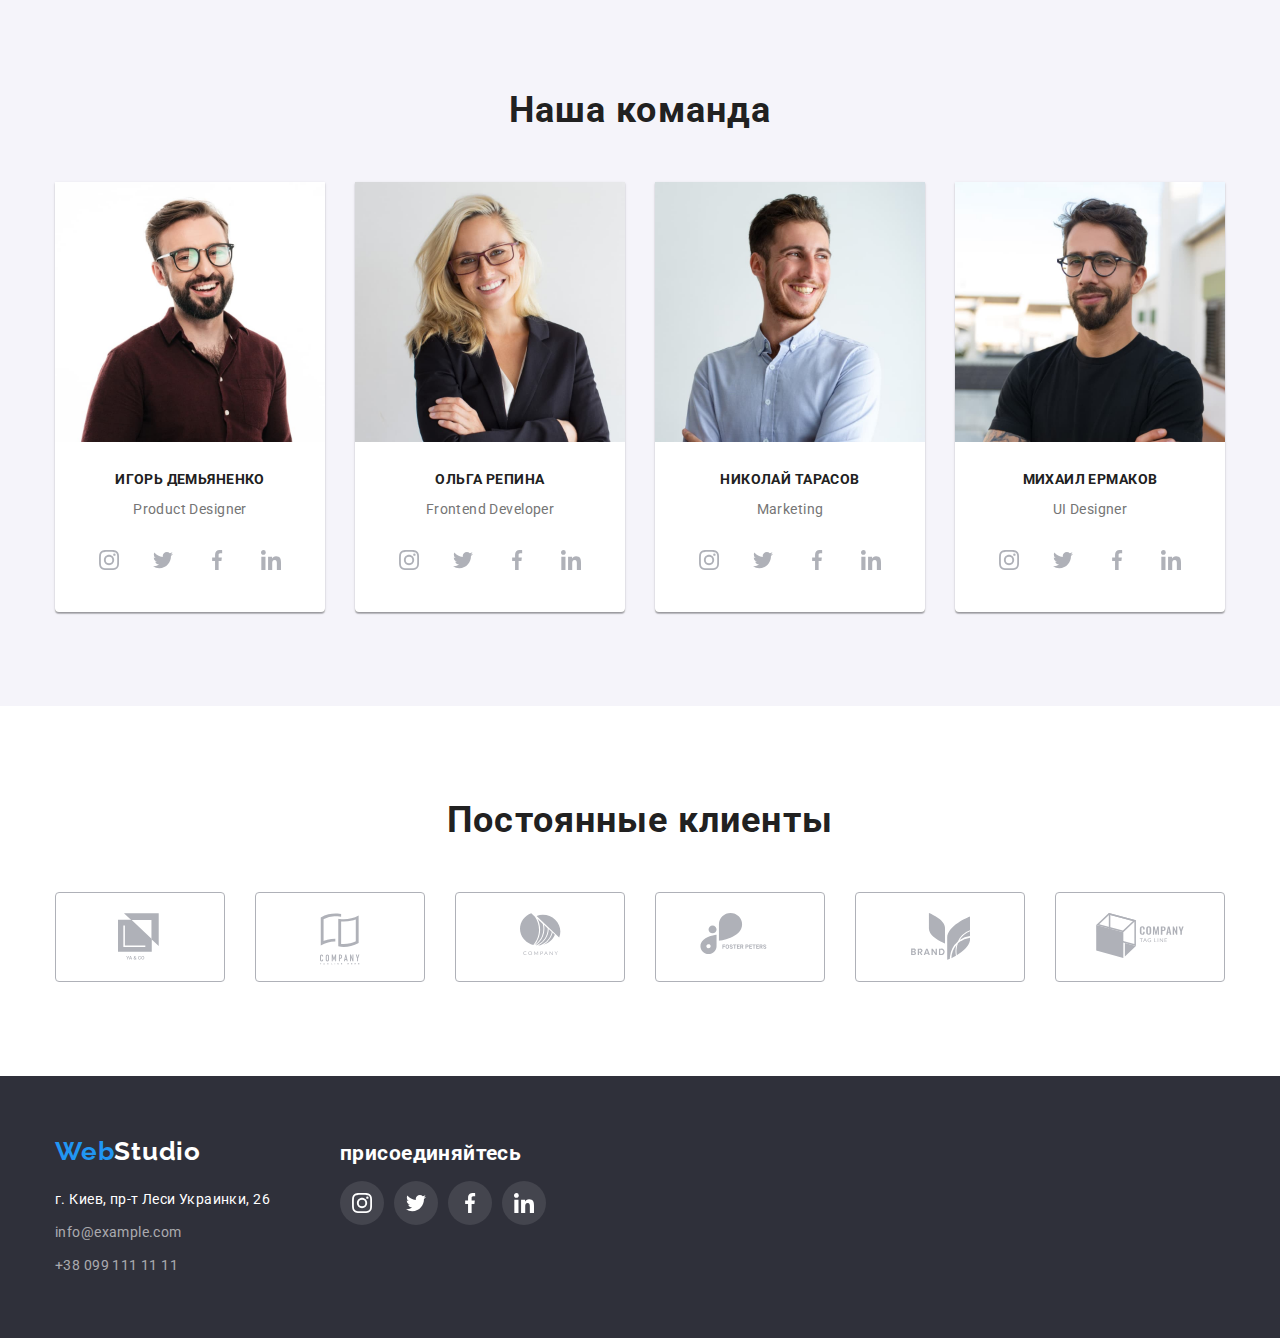
==== commit 7cc17568: "Добавил модалку,js" ====
--- a/index.html
+++ b/index.html
@@ -40,7 +40,7 @@
         <section class="hero-section">
             <div class="conteiner">
                 <h1 class="hero-phrase">Эффективные решения для вашего бизнеса</h1>
-                <button class="button-active hero-button">Заказать услугу</button>
+                <button class="button-active hero-button" data-modal-open>Заказать услугу</button>
             </div>  
         </section>
         <section class="advantages">
@@ -429,6 +429,14 @@
             </div>
         </div>
     </footer>
+    <div class="modal is-hidden" data-modal>
+        <div class="modal-window">
+            <button class="modal-button" data-modal-close>
+                <span class="x">&#10006</span>
+            </button>
+        </div>
+    </div>
+    <script src="./js/modal.js"></script>
 </body>
 
 </html>--- a/css/styles.css
+++ b/css/styles.css
@@ -43,8 +43,11 @@
 .nav-item:focus {
   color: var(--accent-color);
   fill: var(--accent-color);
-
-  transition-property: color;
+}
+.page-active,
+.header-address,
+.nav-item {
+  transition-property: color, fill;
   transition-duration: var(--transition-time);
   transition-timing-function: var(--cubic);
 }
@@ -116,10 +119,7 @@
   display: flex;
   align-items: center;
 }
- {
-  display: flex;
-  align-items: center;
-}
+
 .header-contacts {
   margin-left: auto;
 }
@@ -158,6 +158,7 @@
 
   background-color: var(--accent-color);
 }
+
 .nav-item:hover::after,
 .nav-item:focus::after {
   content: "";
@@ -172,10 +173,6 @@
   border-radius: 2px;
 
   background-color: var(--accent-color);
-
-  transition-property: color;
-  transition-duration: var(--transition-time);
-  transition-timing-function: var(--cubic);
 }
 .header-address {
   display: flex;
@@ -224,14 +221,14 @@
   padding-top: 12px;
   background: rgba(255, 255, 255, 0.1);
   color: var(--primary-color);
+
+  transition-property: background-color;
+  transition-duration: var(--transition-time);
+  transition-timing-function: var(--cubic);
 }
 .social-cards:hover,
 .social-cards:focus {
   background-color: var(--accent-color);
-
-  transition-property: background-color;
-  transition-duration: var(--transition-time);
-  transition-timing-function: var(--cubic);
 }
 .social-links {
   display: block;
@@ -263,16 +260,18 @@
 .button-active {
   border: 0px;
   border-radius: 4px;
+
+  transition-property: background-color, color;
+  transition-duration: var(--transition-time);
+  transition-timing-function: var(--cubic);
 }
 .button-active,
 .button:hover,
 .button:focus {
   background-color: var(--accent-color);
   color: var(--primary-color);
-
-  transition-property: background-color, color;
-  transition-duration: var(--transition-time);
-  transition-timing-function: var(--cubic);
+  box-shadow: 0px 3px 1px rgba(0, 0, 0, 0.1), 0px 1px 2px rgba(0, 0, 0, 0.08),
+    0px 2px 2px rgba(0, 0, 0, 0.12);
 }
 .advantages-background {
   background-color: var(--index-icon-background);
@@ -317,6 +316,7 @@
   padding-right: 32px;
   padding-bottom: 10px;
   padding-left: 32px;
+  cursor: pointer;
 
   font-weight: bold;
   font-size: 16px;
@@ -462,15 +462,15 @@
   height: 44px;
   padding-top: 12px;
   color: var(--social-link-color);
+
+  transition-property: background-color;
+  transition-duration: var(--transition-time);
+  transition-timing-function: var(--cubic);
 }
 .team-list a:hover,
 .team-list a:focus {
   background-color: var(--accent-color);
   color: var(--primary-color);
-
-  transition-property: background-color;
-  transition-duration: var(--transition-time);
-  transition-timing-function: var(--cubic);
 }
 .team-links {
   display: block;
@@ -500,21 +500,69 @@
   border: 1px solid var(--social-link-color);
   border-radius: 4px;
   color: var(--social-link-color);
+
+  transition-property: color;
+  transition-duration: var(--transition-time);
+  transition-timing-function: var(--cubic);
 }
 .client-cards:hover,
 .client-cards:focus {
   border: 1px solid var(--accent-color);
   color: var(--accent-color);
-
-  transition-property: color;
-  transition-duration: var(--transition-time);
-  transition-timing-function: var(--cubic);
 }
 .client-icon {
   display: block;
   margin: auto;
   margin-top: 20px;
   fill: currentColor;
+}
+.modal {
+  position: fixed;
+  top: 0;
+  left: 0;
+  right: 0;
+  bottom: 0;
+
+  background-color: rgba(0, 0, 0, 0.2);
+
+  transform: scale(1);
+  transition-property: transform;
+  transition-duration: var(--transition-time);
+  transition-timing-function: var(--cubic);
+}
+.modal-window {
+  position: absolute;
+  top: 50%;
+  left: 50%;
+  transform: translate(-50%, -50%);
+
+  min-width: 528px;
+  min-height: 581px;
+  border-radius: 4px;
+
+  background-color: var(--primary-color);
+}
+.modal-button {
+  position: absolute;
+  top: 8px;
+  right: 8px;
+
+  width: 30px;
+  height: 30px;
+
+  border: 1px solid #919191;
+  border-radius: 50%;
+
+  background-color: var(--primary-color);
+}
+.x {
+  width: 11px;
+  height: 11px;
+}
+.is-hidden {
+  opacity: 0;
+  pointer-events: none;
+  transform: scale(1.25);
 }
 /* portfolio.html */
 .portfolio-section {
@@ -546,6 +594,10 @@
   padding-right: 22px;
   padding-bottom: 6px;
   padding-left: 22px;
+
+  transition-property: background-color, color;
+  transition-duration: var(--transition-time);
+  transition-timing-function: var(--cubic);
 }
 .works-list {
   display: flex;
@@ -577,15 +629,9 @@
   transition-timing-function: var(--cubic);
 }
 .works-card > a:focus .project-anonimus {
-  transition-property: transform;
-  transition-duration: var(--transition-time);
-  transition-timing-function: var(--cubic);
   transform: translateY(0);
 }
 .works-card:hover .project-anonimus {
-  transition-property: transform;
-  transition-duration: var(--transition-time);
-  transition-timing-function: var(--cubic);
   transform: translateY(0);
 }
 .works-list img {
@@ -624,6 +670,7 @@
   top: 0;
   left: 0;
 
+  display: block;
   width: 100%;
   height: 100%;
 
@@ -641,6 +688,8 @@
   transform: translateY(100%);
 }
 .no-reed-this {
+  margin: 0;
+
   font-size: 18px;
   line-height: 28px;
   font-weight: bold;
